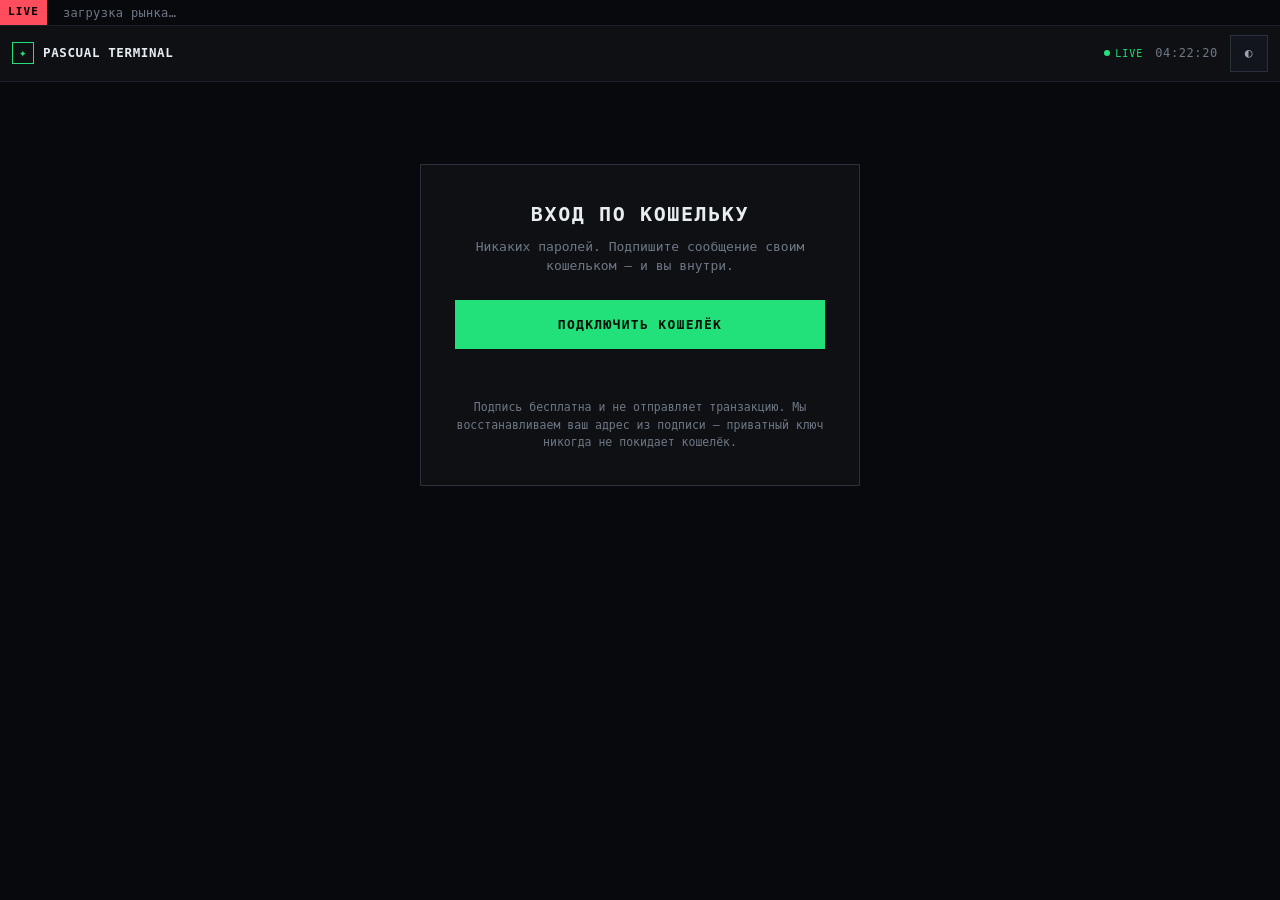
==== hub/public/index.html @ 4642b5be "Pascual: agentic economy on Arc/Circle (ERC-8004/8183 + x402) Chrome extension (AI X analysis, USDC " ====
<!doctype html>
<html lang="ru">
<head>
<meta charset="utf-8" />
<meta name="viewport" content="width=device-width, initial-scale=1" />
<title>Pascual Hub</title>
<style>
  /* Terminal palette. Accent maps to terminal-green; danger to red. Both themes. */
  :root, :root[data-theme="dark"] {
    --bg:#08090c; --panel:#0e1014; --panel-2:#12151b; --ink:#e8edf2; --muted:#6f7885;
    --line:#1c2129; --line2:#2a313c; --accent:#22e07a; --accent-2:#22e07a; --danger:#ff4d5e;
    --amber:#f5b23c; --cyan:#3ad0e0; --dim:#9aa4b2; --grid-line:#141821; --field-be:#2a313c;
  }
  :root[data-theme="light"] {
    --bg:#f2f4f7; --panel:#ffffff; --panel-2:#f6f8fa; --ink:#1a2029; --muted:#8a95a3;
    --line:#dbe1e8; --line2:#c3ccd6; --accent:#0a9d57; --accent-2:#0a9d57; --danger:#d83a49;
    --amber:#b7791a; --cyan:#0f8ca0; --dim:#4a5563; --grid-line:#eaeef2; --field-be:#c3ccd6;
  }
  * { box-sizing:border-box; }
  html,body { margin:0; height:100%; }
  body { background:var(--bg); color:var(--ink);
    font-family:ui-monospace,"Cascadia Mono","SF Mono",Menlo,Consolas,monospace; line-height:1.5;
    font-size:12.5px; -webkit-font-smoothing:antialiased; }
  a { color:var(--accent); }
  .hidden { display:none !important; }
  .mono { font-variant-numeric:tabular-nums; }
  .up { color:var(--accent); } .down { color:var(--danger); } .amber { color:var(--amber); }

  /* ticker tape */
  .tape { display:flex; align-items:center; height:26px; border-bottom:1px solid var(--line); overflow:hidden; font-size:11px; letter-spacing:.03em; }
  .tape .lbl { background:var(--danger); color:#000; font-weight:800; padding:0 8px; height:100%; display:flex; align-items:center; letter-spacing:.1em; }
  .tape .track { display:flex; gap:22px; padding-left:16px; white-space:nowrap; animation:scroll 40s linear infinite; }
  @keyframes scroll { from{transform:translateX(0);} to{transform:translateX(-50%);} }
  .tape .tk b { color:var(--dim); font-weight:600; }

  /* top bar */
  header { display:flex; align-items:center; justify-content:space-between; gap:12px;
    padding:9px 12px; border-bottom:1px solid var(--line); background:var(--panel); position:sticky; top:0; z-index:10; }
  .brand { display:flex; align-items:center; gap:9px; font-weight:800; letter-spacing:.05em; font-size:12.5px; }
  .brand .mark { width:22px;height:22px;border:1px solid var(--accent);color:var(--accent);
    display:flex;align-items:center;justify-content:center;font-weight:800; }
  .who { font-size:12px; color:var(--muted); letter-spacing:.05em; }
  button { font:inherit; cursor:pointer; border:1px solid var(--line2); background:var(--panel-2); color:var(--ink);
    padding:8px 14px; font-weight:700; letter-spacing:.05em; }
  .btn-primary { background:var(--accent); color:#04120a; border-color:var(--accent); }
  :root[data-theme="light"] .btn-primary { color:#fff; }
  .btn-ghost { background:var(--panel-2); color:var(--dim); }
  button:disabled { opacity:.5; cursor:default; }
  .live { display:inline-flex; align-items:center; gap:5px; color:var(--accent); font-size:10px; letter-spacing:.1em; }
  .live .dot { width:6px;height:6px;border-radius:50%;background:var(--accent); animation:pulse 1.4s infinite; }
  @keyframes pulse { 0%,100%{opacity:1;} 50%{opacity:.25;} }

  main { max-width:1240px; margin:0 auto; padding:10px 12px 40px; }

  /* sign-in card */
  .signin { max-width:440px; margin:8vh auto 0; background:var(--panel); border:1px solid var(--line2);
    padding:34px; text-align:center; position:relative; }
  .signin h1 { font-size:20px; margin:0 0 8px; letter-spacing:.08em; text-transform:uppercase; }
  .signin p { color:var(--muted); margin:0 0 24px; font-size:13px; }
  .signin .btn-primary { width:100%; padding:14px; font-size:13px; letter-spacing:.1em; text-transform:uppercase; }
  .note { margin-top:16px; font-size:11.5px; color:var(--muted); line-height:1.5; }
  #status { min-height:20px; margin-top:14px; font-size:12px; word-break:break-word; }
  #status.err { color:var(--danger); } #status.ok { color:var(--accent); }

  /* dashboard grid + panels */
  .grid { display:grid; grid-template-columns:1fr 1fr; gap:10px; margin-top:10px; }
  @media (max-width:820px){ .grid{grid-template-columns:1fr;} }
  .span2 { grid-column:1 / -1; }
  .panel, .card { background:var(--panel); border:1px solid var(--line); position:relative; padding:12px 14px; }
  .panel::before,.card::before { content:""; position:absolute; top:-1px; left:-1px; width:7px; height:7px;
    border-top:1px solid var(--line2); border-left:1px solid var(--line2); }
  .panel::after,.card::after { content:""; position:absolute; bottom:-1px; right:-1px; width:7px; height:7px;
    border-bottom:1px solid var(--line2); border-right:1px solid var(--line2); }
  .ptitle { display:flex; align-items:center; justify-content:space-between; gap:8px;
    font-size:10.5px; letter-spacing:.14em; color:var(--dim); margin-bottom:12px; text-transform:uppercase; }
  .ptitle .tag { border:1px solid var(--line2); color:var(--muted); padding:1px 6px; font-size:9.5px; letter-spacing:.1em; }
  .ptitle .r { display:flex; gap:8px; align-items:center; }
  h2 { font-size:11px; margin:20px 0 8px; letter-spacing:.14em; text-transform:uppercase; color:var(--dim);
    border-bottom:1px solid var(--line); padding-bottom:6px; }
  .card .k { font-size:9.5px; letter-spacing:.1em; text-transform:uppercase; color:var(--muted); }
  .card .v { font-size:20px; font-weight:700; margin-top:4px; font-variant-numeric:tabular-nums; }
  canvas { display:block; width:100%; }
  .strip { display:grid; grid-template-columns:repeat(4,1fr); gap:0; border-top:1px solid var(--line); margin-top:12px; }
  .strip .s { padding:9px 4px; border-right:1px solid var(--line); }
  .strip .s:last-child { border-right:none; }
  .strip .k { color:var(--muted); font-size:9px; letter-spacing:.1em; text-transform:uppercase; }
  .strip .v { font-size:15px; margin-top:4px; font-variant-numeric:tabular-nums; }

  .addrow { display:flex; gap:8px; margin-bottom:12px; flex-wrap:wrap; }
  .addrow input, #chainSel { flex:1; min-width:180px; font:inherit; padding:10px 12px;
    border:1px solid var(--line2); background:var(--panel-2); color:var(--ink); }
  .addrow input:focus { outline:1px solid var(--accent); }
  #chainSel { flex:0 0 auto; }

  .wlist { display:flex; flex-direction:column; gap:8px; }
  .wrow { display:flex; align-items:center; justify-content:space-between; gap:12px;
    background:var(--panel-2); border:1px solid var(--line); padding:11px 14px; }
  .wrow .addr { font-size:12px; letter-spacing:.03em; }
  .wrow .label { color:var(--muted); font-size:12px; }
  .wrow .bal { font-variant-numeric:tabular-nums; font-weight:700; margin-right:6px; }
  .wrow .rm { background:transparent; color:var(--danger); padding:6px 10px; font-size:12px; border-color:transparent; }
  .wrow .chip { font-size:10px; font-weight:700; padding:2px 7px; border:1px solid var(--line2);
    color:var(--muted); margin-left:6px; letter-spacing:.06em; }
  .wrow .expand { background:transparent; color:var(--accent); padding:6px 8px; font-size:12px; border-color:transparent; }
  .detail { background:var(--panel-2); border:1px solid var(--line); border-top:none; padding:14px 16px; }
  .detail h4 { margin:0 0 8px; font-size:10px; letter-spacing:.1em; text-transform:uppercase; color:var(--muted); }
  .tok { display:flex; align-items:center; justify-content:space-between; padding:6px 0; font-size:12px; border-bottom:1px solid var(--line); }
  .tok:last-child { border-bottom:none; }
  .tok .sym { font-weight:700; }
  .tok .nm { color:var(--muted); font-size:11px; margin-left:6px; }
  .tok .amt { font-variant-numeric:tabular-nums; }
  .tx { display:flex; align-items:center; gap:8px; padding:6px 0; font-size:11.5px; border-bottom:1px solid var(--line); }
  .tx:last-child { border-bottom:none; }
  .tx .dir { font-weight:800; width:16px; text-align:center; }
  .tx .dir.in { color:var(--accent); } .tx .dir.out { color:var(--danger); }
  .tx .a { color:var(--muted); }
  .tx .val { margin-left:auto; font-variant-numeric:tabular-nums; font-weight:600; }
  .tx a { text-decoration:none; }
  .mut { color:var(--muted); font-size:12px; }
  .digest { background:var(--panel-2); border:1px solid var(--line2); border-left:2px solid var(--amber);
    padding:12px 14px; margin-bottom:12px; white-space:pre-wrap; line-height:1.5; font-size:12.5px; color:var(--dim); }
  .news { display:flex; flex-direction:column; }
  .nrow { display:flex; align-items:center; gap:10px; padding:8px 2px; border-bottom:1px solid var(--line); }
  .nrow:last-child { border-bottom:none; }
  .nrow .src { flex:0 0 auto; font-size:10px; font-weight:700; color:var(--cyan);
    border:1px solid var(--line2); padding:1px 6px; letter-spacing:.06em; }
  .nrow a { color:var(--ink); text-decoration:none; font-size:12.5px; flex:1; }
  .nrow a:hover { color:var(--accent); }
  .nrow .when { flex:0 0 auto; color:var(--muted); font-size:11px; }
  .empty { color:var(--muted); font-size:12.5px; padding:18px; text-align:center; border:1px dashed var(--line2); }
  .soon { display:inline-block; font-size:10px; font-weight:700; color:var(--muted);
    border:1px solid var(--line2); padding:1px 7px; margin-left:8px; letter-spacing:.06em; }
  .foot { margin-top:20px; padding:8px 4px; border-top:1px solid var(--line); color:var(--muted);
    font-size:10px; letter-spacing:.06em; display:flex; justify-content:space-between; flex-wrap:wrap; gap:8px; }
</style>
</head>
<body>

<!-- TICKER -->
<div class="tape">
  <span class="lbl">LIVE</span>
  <div class="track" id="ticker"><span class="tk mut">загрузка рынка…</span></div>
</div>

<header>
  <div class="brand"><span class="mark">✦</span> PASCUAL TERMINAL</div>
  <div style="display:flex;align-items:center;gap:12px;">
    <span class="live"><span class="dot"></span>LIVE</span>
    <span id="clock" class="who mono">--:--:--</span>
    <span id="who" class="who hidden"></span>
    <button id="themeBtn" class="btn-ghost" title="Тема">◐</button>
    <button id="logoutBtn" class="btn-ghost hidden">Выйти</button>
  </div>
</header>

<!-- SIGN IN -->
<main id="signinView">
  <div class="signin">
    <h1>Вход по кошельку</h1>
    <p>Никаких паролей. Подпишите сообщение своим кошельком — и вы внутри.</p>
    <button id="connectBtn" class="btn-primary">Подключить кошелёк</button>
    <div id="status"></div>
    <div class="note">Подпись бесплатна и не отправляет транзакцию. Мы восстанавливаем ваш адрес из подписи — приватный ключ никогда не покидает кошелёк.</div>
  </div>
</main>

<!-- DASHBOARD -->
<main id="dashView" class="hidden">
  <div class="grid">
    <!-- Wallet snapshot (real data) -->
    <div class="panel">
      <div class="ptitle"><span>◢ КОШЕЛЁК · ETHEREUM</span><span class="tag" id="meAddr">—</span></div>
      <div class="v mono" id="meBalance" style="font-size:30px;font-weight:700;">—</div>
      <div class="mut" id="meBalanceSub">нативный баланс подключённого кошелька</div>
      <div class="strip">
        <div class="s"><div class="k">Токенов</div><div class="v" id="meTokens">—</div></div>
        <div class="s"><div class="k">На слежении</div><div class="v" id="statWatch">0</div></div>
        <div class="s"><div class="k">Сеть</div><div class="v" style="font-size:13px;">ETH</div></div>
        <div class="s"><div class="k">Статус</div><div class="v up" style="font-size:13px;">ONLINE</div></div>
      </div>
    </div>
    <!-- BTC market panel (real sparkline) -->
    <div class="panel">
      <div class="ptitle"><span>◢ BITCOIN · BTC-USD</span><span class="r"><span class="tag amber" id="btcSrc">CoinGecko</span><span class="mono up" id="btcPrice">—</span></span></div>
      <canvas id="btcChart" height="120"></canvas>
      <div class="strip">
        <div class="s"><div class="k">24h High</div><div class="v mono" id="btcHigh">—</div></div>
        <div class="s"><div class="k">24h Low</div><div class="v mono" id="btcLow">—</div></div>
        <div class="s"><div class="k">Change</div><div class="v mono" id="btcChg">—</div></div>
        <div class="s"><div class="k">Points</div><div class="v mono" id="btcPts">—</div></div>
      </div>
    </div>
    <!-- Onchain activity — real transfers of the connected wallet -->
    <div class="panel span2">
      <div class="ptitle"><span>◢ ONCHAIN ACTIVITY · ТВОЙ КОШЕЛЁК</span><span class="r"><span class="tag" id="actNet">ETHEREUM</span><span class="live"><span class="dot"></span>LIVE</span></span></div>
      <div id="actList" class="wlist"><div class="mut" style="padding:10px;">Загрузка активности…</div></div>
    </div>

    <!-- ARC AGENT — real ERC-8004 on-chain state -->
    <div class="panel span2">
      <div class="ptitle"><span>◢ ARC AGENT · ERC-8004 IDENTITY</span><span class="r"><span class="tag amber">TESTNET 5042002</span><span class="live"><span class="dot"></span>ON-CHAIN</span></span></div>
      <div style="display:flex;gap:22px;flex-wrap:wrap;align-items:flex-start;">
        <div><div class="k" style="font-size:9.5px;letter-spacing:.1em;text-transform:uppercase;color:var(--muted);">Agent ID</div><div class="mono" id="agId" style="font-size:26px;font-weight:700;">—</div></div>
        <div><div class="k" style="font-size:9.5px;letter-spacing:.1em;text-transform:uppercase;color:var(--muted);">Owner</div><div class="mono" id="agOwner" style="font-size:14px;margin-top:8px;">—</div></div>
      </div>
      <div class="strip">
        <div class="s"><div class="k">Заданий (8183)</div><div class="v" id="agJobs">—</div></div>
        <div class="s"><div class="k">Репутация</div><div class="v" id="agRep">—</div></div>
        <div class="s"><div class="k">Метаданные</div><div class="v" id="agMeta" style="font-size:12px;">—</div></div>
        <div class="s"><div class="k">Explorer</div><div class="v" style="font-size:12px;"><a id="agLink" href="#" target="_blank" rel="noopener">arcscan ↗</a></div></div>
      </div>
    </div>

    <!-- AGENTIC COMMERCE — ERC-8183 jobs -->
    <div class="panel span2">
      <div class="ptitle"><span>◢ AGENTIC COMMERCE · ERC-8183 JOBS</span><span class="tag" id="agJobsTag">—</span></div>
      <div id="agJobList" class="wlist"><div class="mut" style="padding:10px;">Загрузка заданий из сети…</div></div>
    </div>

    <!-- AGENT MARKETPLACE — x402 -->
    <div class="panel span2">
      <div class="ptitle"><span>◢ AGENT MARKETPLACE · x402 · PAY-PER-CALL USDC</span><span class="r"><span class="tag amber">BASE 8453</span><span class="tag" id="mktTag">—</span></span></div>
      <div class="mut" style="margin-bottom:10px;">Сервисы, которые агент может вызывать за USDC по протоколу x402 (EIP-3009). Оплата за запрос, без подписок.</div>
      <div id="mktGrid" style="display:grid;grid-template-columns:repeat(auto-fill,minmax(150px,1fr));gap:6px;"></div>
    </div>

    <!-- PREDICTION MARKETS — real Polymarket data via free service -->
    <div class="panel span2">
      <div class="ptitle"><span>◢ PREDICTION MARKETS · POLYMARKET</span><span class="r"><span class="tag up">FREE · LIVE</span></span></div>
      <div class="mut" style="margin-bottom:10px;">Реальные активные рынки — барометр настроений. Данные из бесплатного сервиса каталога (без оплаты).</div>
      <div id="predList" class="wlist"><div class="mut" style="padding:10px;">Загрузка рынков…</div></div>
    </div>
  </div>

  <h2>Wallet Radar</h2>
  <div class="addrow">
    <input id="wInput" placeholder="0x… адрес кошелька" spellcheck="false" />
    <input id="wLabel" placeholder="метка (необязательно)" style="flex:0 0 180px;min-width:120px;" />
    <select id="chainSel"></select>
    <button id="addBtn" class="btn-primary">Добавить</button>
  </div>
  <div id="wlist" class="wlist"></div>

  <h2>Signal Feed</h2>
  <div style="display:flex;gap:8px;margin-bottom:12px;flex-wrap:wrap;">
    <button id="digestBtn" class="btn-primary">✦ AI-сводка дня</button>
    <button id="refreshNews" class="btn-ghost">Обновить</button>
  </div>
  <div id="digestBox" class="digest hidden"></div>
  <div id="news" class="news"><div class="mut" style="padding:14px;">Загрузка новостей…</div></div>

  <h2>X Cockpit</h2>
  <div id="xitems" class="wlist"><div class="empty">Анализы из расширения Pascual Reply Pro появятся здесь. Привяжите кошелёк в расширении (кнопка «Привязать к терминалу»).</div></div>

  <div class="foot">Данные on-chain — публичные, бесплатные. X-данные будут поступать только из вашего браузера через расширение. Никакого серверного скрапинга.</div>
</main>

<script>
// Deployed hub API worker. A localStorage override wins (handy for testing a
// different backend); otherwise the baked-in production URL is used.
const API = (localStorage.getItem("pascual_hub_api") || "https://pascual-hub-api.pascuallabs.workers.dev").replace(/\/$/, "");
const api = (p) => API + p;

const $ = (id) => document.getElementById(id);
const setStatus = (m, cls) => { const s = $("status"); s.textContent = m || ""; s.className = cls || ""; };

let token = localStorage.getItem("pascual_hub_token") || "";
let address = localStorage.getItem("pascual_hub_addr") || "";

function authHeaders() { return token ? { "Authorization": "Bearer " + token } : {}; }

async function connect() {
  try {
    if (!window.ethereum) { setStatus("Кошелёк не найден. Установите MetaMask.", "err"); return; }
    $("connectBtn").disabled = true;
    setStatus("Подключение…");
    const [addr] = await ethereum.request({ method: "eth_requestAccounts" });
    const a = addr.toLowerCase();
    setStatus("Запрос nonce…");
    const nr = await fetch(api("/api/auth/nonce?address=" + a));
    const nd = await nr.json();
    if (!nr.ok) throw new Error(nd.error || "nonce error");
    setStatus("Подпишите сообщение в кошельке…");
    const msgHex = "0x" + Array.from(new TextEncoder().encode(nd.message)).map(b => b.toString(16).padStart(2, "0")).join("");
    const signature = await ethereum.request({ method: "personal_sign", params: [msgHex, addr] });
    setStatus("Проверка подписи…");
    const vr = await fetch(api("/api/auth/verify"), {
      method: "POST", headers: { "Content-Type": "application/json" },
      body: JSON.stringify({ address: a, signature })
    });
    const vd = await vr.json();
    if (!vr.ok) throw new Error(vd.error || "verify error");
    token = vd.token; address = vd.address;
    localStorage.setItem("pascual_hub_token", token);
    localStorage.setItem("pascual_hub_addr", address);
    setStatus("");
    showDashboard();
  } catch (e) {
    setStatus(e.message || "Ошибка входа", "err");
  } finally {
    $("connectBtn").disabled = false;
  }
}

function logout() {
  token = ""; address = "";
  localStorage.removeItem("pascual_hub_token");
  localStorage.removeItem("pascual_hub_addr");
  $("dashView").classList.add("hidden");
  $("signinView").classList.remove("hidden");
  $("who").classList.add("hidden");
  $("logoutBtn").classList.add("hidden");
}

function short(a) { return a.slice(0, 6) + "…" + a.slice(-4); }

async function showDashboard() {
  $("signinView").classList.add("hidden");
  $("dashView").classList.remove("hidden");
  $("who").textContent = short(address);
  $("who").classList.remove("hidden");
  $("logoutBtn").classList.remove("hidden");
  $("meAddr").textContent = short(address);
  // Chains must load before the watchlist (chain selector), but every panel
  // loads independently and isolated — a failure in one must NOT stop the rest.
  const safe = (fn) => { try { Promise.resolve(fn()).catch(() => {}); } catch (_) {} };
  try { await loadChains(); } catch (_) {}
  safe(loadWatchlist);
  safe(loadNews);
  safe(loadMarket);
  safe(loadMyWallet);
  safe(loadXItems);
  safe(loadArcAgent);
  safe(loadMarketplace);
  safe(loadPredictions);
  safe(loadActivity);
}

// Real onchain transfers of the connected wallet (replaces the old decorative
// particle field). Reuses the wallet/activity endpoint.
async function loadActivity() {
  const box = $("actList");
  try {
    const r = await fetch(api("/api/wallet/activity?wallet=" + address + "&chain=ethereum"), { headers: authHeaders() });
    if (r.status === 401) return logout();
    const d = await r.json();
    const tx = d.transfers || [];
    if (!tx.length) {
      box.innerHTML = '<div class="empty">' + (d.error ? escapeHtml(d.error) : 'Транзакций не найдено для этого кошелька на Ethereum.') + '</div>';
      return;
    }
    box.innerHTML = "";
    const SHOWN = 5; // сколько показываем сразу; остальное — под кнопкой
    tx.forEach((t, i) => {
      const row = document.createElement("div");
      row.className = "tx";
      if (i >= SHOWN) row.classList.add("hidden"); // прячем «хвост»
      const when = t.ts ? timeAgo(t.ts) : "";
      const other = t.dir === "in" ? t.from : t.to;
      const val = (t.value != null) ? (Number(t.value).toPrecision(4) + " " + (t.asset || "")) : (t.asset || "");
      const exp = "https://etherscan.io/tx/" + (t.hash || "");
      row.innerHTML =
        '<span class="dir ' + (t.dir === "in" ? "in" : "out") + '">' + (t.dir === "in" ? "↓" : "↑") + '</span>' +
        '<span class="a">' + escapeHtml(other ? short(other) : "—") + '</span>' +
        '<span class="mut">' + escapeHtml(when) + '</span>' +
        '<span class="val"><a href="' + escapeAttr(exp) + '" target="_blank" rel="noopener">' + escapeHtml(val) + '</a></span>';
      box.appendChild(row);
    });
    // Кнопка «показать ещё», если транзакций больше 5.
    if (tx.length > SHOWN) {
      const more = document.createElement("button");
      more.className = "btn-ghost";
      more.style.cssText = "width:100%;margin-top:8px;";
      const rest = tx.length - SHOWN;
      more.textContent = "Показать ещё " + rest + " ▾";
      let expanded = false;
      more.onclick = () => {
        expanded = !expanded;
        box.querySelectorAll(".tx").forEach((el, idx) => {
          if (idx >= SHOWN) el.classList.toggle("hidden", !expanded);
        });
        more.textContent = expanded ? "Свернуть ▴" : ("Показать ещё " + rest + " ▾");
      };
      box.appendChild(more);
    }
  } catch (_) {
    box.innerHTML = '<div class="empty">Не удалось загрузить активность.</div>';
  }
}

async function loadPredictions() {
  const box = $("predList");
  try {
    const r = await fetch(api("/api/predictions"), { headers: authHeaders() });
    if (r.status === 401) return logout();
    const d = await r.json();
    const ms = d.markets || [];
    if (!ms.length) { box.innerHTML = '<div class="empty">Рынки недоступны.</div>'; return; }
    box.innerHTML = "";
    for (const m of ms) {
      const row = document.createElement("div");
      row.className = "nrow";
      const link = m.slug ? ("https://polymarket.com/market/" + encodeURIComponent(m.slug)) : "https://polymarket.com";
      const liq = (m.liquidity != null) ? ('$' + Number(m.liquidity).toLocaleString("en-US")) : "";
      row.innerHTML = '<span class="src">MARKET</span>' +
        '<a href="' + escapeAttr(link) + '" target="_blank" rel="noopener">' + escapeHtml(m.question) + '</a>' +
        (liq ? '<span class="when mono">' + escapeHtml(liq) + '</span>' : '');
      box.appendChild(row);
    }
  } catch (_) {
    box.innerHTML = '<div class="empty">Не удалось загрузить рынки.</div>';
  }
}

async function loadMarketplace() {
  try {
    const r = await fetch(api("/api/arc/marketplace"), { headers: authHeaders() });
    if (r.status === 401) return logout();
    const d = await r.json();
    $("mktTag").textContent = (d.free || 0) + " FREE · " + (d.paid || 0) + " PAID";
    const grid = $("mktGrid");
    grid.innerHTML = "";
    for (const s of d.services || []) {
      const cell = document.createElement("div");
      cell.style.cssText = "border:1px solid var(--line);background:var(--panel-2);padding:8px 10px;";
      const price = s.price === 0 ? '<span class="up">FREE</span>' : '<span class="amber">$' + s.price + '</span>';
      // Real liveness dot for probed free services; paid → "USDC" note.
      let dot = "";
      if (s.status === "up") dot = '<span class="up" title="live">●</span> ';
      else if (s.status === "down") dot = '<span class="down" title="down">●</span> ';
      else if (s.price > 0) dot = '<span class="mut" title="нужен USDC на Base">○</span> ';
      cell.innerHTML = '<div style="font-weight:700;font-size:12px;">' + dot + escapeHtml(s.name) + '</div>' +
        '<div class="mut" style="font-size:10px;margin-top:2px;">' + escapeHtml(s.category) + '</div>' +
        '<div style="font-size:11px;margin-top:4px;">' + price + '</div>';
      grid.appendChild(cell);
    }
  } catch (_) {}
}

// Real ERC-8004 agent state + ERC-8183 jobs, read live from Arc testnet.
async function loadArcAgent() {
  try {
    const r = await fetch(api("/api/arc/agent"), { headers: authHeaders() });
    if (r.status === 401) return logout();
    const d = await r.json();
    if (d.agentId) $("agId").textContent = "#" + d.agentId;
    if (d.owner) {
      $("agOwner").textContent = short(d.owner);
      const link = $("agLink");
      link.href = (d.explorer || "https://testnet.arcscan.app") + "/address/" + d.owner;
    }
    $("agJobs").textContent = Array.isArray(d.jobs) ? d.jobs.length : "0";
    if (d.reputation) {
      $("agRep").textContent = d.reputation.count > 0
        ? (d.reputation.avgScore != null ? d.reputation.avgScore + " (" + d.reputation.count + ")" : d.reputation.count)
        : "нет отзывов";
    }
    $("agMeta").textContent = d.metadataURI ? "ipfs ✓" : "—";
    // Jobs list
    renderArcJobs(d.jobs || [], d.explorer);
    $("agJobsTag").textContent = (d.jobs ? d.jobs.length : 0) + " JOBS";
  } catch (_) {
    $("agId").textContent = "—";
    renderArcJobs([], null);
  }
}

function renderArcJobs(jobs, explorer) {
  const box = $("agJobList");
  if (!jobs.length) {
    box.innerHTML = '<div class="empty">Заданий ERC-8183 не найдено для этого агента.</div>';
    return;
  }
  const exp = explorer || "https://testnet.arcscan.app";
  box.innerHTML = "";
  for (const j of jobs) {
    const row = document.createElement("div");
    row.className = "wrow";
    row.innerHTML =
      '<div><span class="addr">JOB #' + escapeHtml(String(j.jobId)) + '</span>' +
      '<span class="chip">' + escapeHtml(j.role || "") + '</span></div>' +
      '<div style="display:flex;align-items:center;gap:10px;">' +
      (j.block != null ? '<span class="mut">блок ' + escapeHtml(String(j.block)) + '</span>' : '') +
      '<a class="mono up" href="' + escapeAttr(exp + "/tx/" + (j.tx || "")) + '" target="_blank" rel="noopener" style="font-size:11px;">tx ↗</a></div>';
    box.appendChild(row);
  }
}

async function loadXItems() {
  const box = $("xitems");
  try {
    const r = await fetch(api("/api/x/items"), { headers: authHeaders() });
    if (r.status === 401) return logout();
    const d = await r.json();
    const items = d.items || [];
    if (!items.length) {
      box.innerHTML = '<div class="empty">Анализы из расширения появятся здесь. Привяжите кошелёк в расширении.</div>';
      return;
    }
    box.innerHTML = "";
    const kindLabel = { analyze: "🔍 Анализ", sentiment: "📊 Сентимент", improve: "✦ Черновик" };
    for (const it of items) {
      const row = document.createElement("div");
      row.className = "detail";
      row.style.marginBottom = "8px";
      const when = it.created_at ? timeAgo(new Date(it.created_at).toISOString()) : "";
      row.innerHTML =
        '<h4>' + escapeHtml(kindLabel[it.kind] || it.kind) +
        (it.subject ? ' · ' + escapeHtml(it.subject) : '') +
        ' <span style="float:right;color:var(--muted);font-weight:400;">' + when + '</span></h4>' +
        '<div style="white-space:pre-wrap;line-height:1.5;font-size:12.5px;color:var(--dim);">' + escapeHtml(it.result) + '</div>' +
        (it.job_hash ? '<div class="mut" style="margin-top:8px;font-size:10.5px;">⛓ ERC-8183 deliverable: <span class="mono" style="color:var(--accent);">' + escapeHtml(it.job_hash.slice(0, 18)) + '…</span> <span style="color:var(--muted);">готово к записи в сеть</span></div>' : '');
      box.appendChild(row);
    }
  } catch (_) {
    box.innerHTML = '<div class="empty">Не удалось загрузить анализы.</div>';
  }
}

// Real snapshot of the connected wallet (native balance + token count) on ETH.
async function loadMyWallet() {
  try {
    const r = await fetch(api("/api/wallet/summary?wallet=" + address + "&chain=ethereum"), { headers: authHeaders() });
    if (r.status === 401) return logout();
    const d = await r.json();
    $("meBalance").textContent = d.native != null ? (Number(d.native).toFixed(4) + " " + (d.symbol || "ETH")) : "—";
    $("meTokens").textContent = Array.isArray(d.tokens) ? d.tokens.length : "—";
  } catch (_) {
    $("meBalance").textContent = "—";
  }
}

// Real BTC market data: ticker + sparkline (from /api/market spark series).
let btcSpark = [];
async function loadMarket() {
  try {
    const r = await fetch(api("/api/market"), { headers: authHeaders() });
    if (r.status === 401) return logout();
    const d = await r.json();
    // Ticker tape
    const track = $("ticker");
    if (Array.isArray(d.coins) && d.coins.length) {
      const one = d.coins.map(c => {
        const chg = typeof c.change24h === "number" ? c.change24h : 0;
        const cls = chg >= 0 ? "up" : "down";
        const arrow = chg >= 0 ? "▲" : "▼";
        return '<span class="tk">' + escapeHtml(c.symbol) + ' <b>$' +
          escapeHtml(fmtPrice(c.price)) + '</b> <span class="' + cls + '">' +
          arrow + Math.abs(chg).toFixed(1) + '%</span></span>';
      }).join("");
      track.innerHTML = one + one; // duplicate for seamless scroll
      const btc = d.coins.find(c => c.symbol === "BTC");
      if (btc) {
        $("btcPrice").textContent = "$" + fmtPrice(btc.price);
        const chg = btc.change24h || 0;
        $("btcChg").textContent = (chg >= 0 ? "+" : "") + chg.toFixed(2) + "%";
        $("btcChg").className = "v mono " + (chg >= 0 ? "up" : "down");
      }
    }
    // Real data source label (CoinGecko or Binance fallback).
    if (d.src) $("btcSrc").textContent = d.src;
    // Sparkline
    if (Array.isArray(d.spark) && d.spark.length) {
      btcSpark = d.spark;
      $("btcHigh").textContent = "$" + fmtPrice(Math.max(...d.spark));
      $("btcLow").textContent = "$" + fmtPrice(Math.min(...d.spark));
      $("btcPts").textContent = d.spark.length;
      drawBtc();
    }
  } catch (_) {}
}

function fmtPrice(n) {
  if (n == null) return "—";
  if (n >= 1000) return Math.round(n).toLocaleString("en-US");
  if (n >= 1) return n.toFixed(2);
  return n.toFixed(4);
}

async function loadNews() {
  const box = $("news");
  try {
    const r = await fetch(api("/api/news"), { headers: authHeaders() });
    if (r.status === 401) return logout();
    const d = await r.json();
    const items = d.items || [];
    if (!items.length) { box.innerHTML = '<div class="mut" style="padding:14px;">Новостей нет.</div>'; return; }
    box.innerHTML = "";
    for (const it of items.slice(0, 25)) {
      const row = document.createElement("div");
      row.className = "nrow";
      const when = it.date ? timeAgo(it.date) : "";
      row.innerHTML = '<span class="src">' + escapeHtml(it.source) + '</span>' +
        '<a href="' + escapeAttr(it.link) + '" target="_blank" rel="noopener">' + escapeHtml(it.title) + '</a>' +
        '<span class="when">' + when + '</span>';
      box.appendChild(row);
    }
  } catch (_) {
    box.innerHTML = '<div class="mut" style="padding:14px;">Не удалось загрузить новости.</div>';
  }
}

async function getDigest() {
  const btn = $("digestBtn");
  const box = $("digestBox");
  btn.disabled = true;
  const old = btn.textContent;
  btn.textContent = "Генерация…";
  box.classList.remove("hidden");
  box.textContent = "AI читает заголовки…";
  try {
    const lang = (navigator.language || "ru").toLowerCase().startsWith("ru") ? "ru" : "en";
    const r = await fetch(api("/api/news/digest?lang=" + lang), { headers: authHeaders() });
    if (r.status === 401) return logout();
    const d = await r.json();
    if (d.digest) box.textContent = d.digest;
    else box.textContent = d.error || "Сводка недоступна.";
  } catch (e) {
    box.textContent = "Ошибка: " + e.message;
  } finally {
    btn.disabled = false;
    btn.textContent = old;
  }
}

function timeAgo(dateStr) {
  const t = Date.parse(dateStr);
  if (!t) return "";
  const mins = Math.floor((Date.now() - t) / 60000);
  if (mins < 1) return "только что";
  if (mins < 60) return mins + " мин";
  const hrs = Math.floor(mins / 60);
  if (hrs < 24) return hrs + " ч";
  return Math.floor(hrs / 24) + " дн";
}
function escapeAttr(s) { return String(s).replace(/"/g, "&quot;"); }

let CHAINS = [];
let defaultChain = "ethereum";

async function loadChains() {
  try {
    const r = await fetch(api("/api/chains"), { headers: authHeaders() });
    const d = await r.json();
    CHAINS = d.chains || [];
  } catch (_) { CHAINS = [{ key: "ethereum", label: "Ethereum", symbol: "ETH", rich: false }]; }
  const sel = $("chainSel");
  sel.innerHTML = CHAINS.map(c => '<option value="' + c.key + '">' + c.label + (c.rich ? "" : " (баланс)") + '</option>').join("");
}

function chainOf(key) { return CHAINS.find(c => c.key === key) || { symbol: "ETH", label: key, rich: false }; }

async function loadWatchlist() {
  const list = $("wlist");
  list.innerHTML = "";
  let items = [];
  try {
    const r = await fetch(api("/api/watchlist"), { headers: authHeaders() });
    if (r.status === 401) return logout();
    const d = await r.json();
    items = d.items || [];
  } catch (_) {}
  $("statWatch").textContent = items.length;
  if (!items.length) {
    list.innerHTML = '<div class="empty">Пока пусто. Добавьте адрес кошелька, чтобы следить за его активностью.</div>';
    return;
  }
  for (const it of items) {
    // Chain stored in the label as "chain|note" (backend keeps a single label
    // column; we pack the chain in front so no schema change is needed).
    const [chain, note] = splitLabel(it.label);
    const c = chainOf(chain);
    const wrap = document.createElement("div");

    const row = document.createElement("div");
    row.className = "wrow";
    row.innerHTML =
      '<div><div class="addr">' + short(it.wallet) + '<span class="chip">' + c.label + '</span></div>' +
      (note ? '<div class="label">' + escapeHtml(note) + '</div>' : '') + '</div>' +
      '<div style="display:flex;align-items:center;gap:8px;">' +
      '<span class="bal">…</span>' +
      '<button class="expand">детали ▾</button>' +
      '<button class="rm">удалить</button></div>';
    const bal = row.querySelector(".bal");
    row.querySelector(".rm").onclick = () => removeWallet(it.wallet);

    const detail = document.createElement("div");
    detail.className = "detail hidden";
    let loaded = false;
    row.querySelector(".expand").onclick = (e) => {
      const open = detail.classList.toggle("hidden");
      e.target.textContent = open ? "детали ▾" : "детали ▴";
      if (!open && !loaded) { loaded = true; loadDetail(it.wallet, chain, detail); }
    };

    wrap.append(row, detail);
    list.appendChild(wrap);
    loadBalance(it.wallet, chain, bal);
  }
}

function splitLabel(label) {
  const s = String(label || "");
  const i = s.indexOf("|");
  if (i >= 0) return [s.slice(0, i) || "ethereum", s.slice(i + 1)];
  return ["ethereum", s]; // legacy rows without a chain prefix
}

async function loadBalance(wallet, chain, el) {
  try {
    const r = await fetch(api("/api/wallet/summary?wallet=" + wallet + "&chain=" + chain), { headers: authHeaders() });
    const d = await r.json();
    el.textContent = d.native != null ? (Number(d.native).toFixed(4) + " " + (d.symbol || "")) : "—";
  } catch (_) { el.textContent = "—"; }
}

async function loadDetail(wallet, chain, box) {
  box.innerHTML = '<div class="mut">Загрузка…</div>';
  const c = chainOf(chain);
  let html = "";
  // Tokens
  try {
    const r = await fetch(api("/api/wallet/summary?wallet=" + wallet + "&chain=" + chain), { headers: authHeaders() });
    const d = await r.json();
    if (d.tokens && d.tokens.length) {
      html += '<h4>Токены</h4>';
      for (const t of d.tokens) {
        html += '<div class="tok"><div><span class="sym">' + escapeHtml(t.symbol) + '</span>' +
          (t.name ? '<span class="nm">' + escapeHtml(t.name) + '</span>' : '') + '</div>' +
          '<span class="amt">' + escapeHtml(t.balance) + '</span></div>';
      }
    } else if (c.rich) {
      html += '<div class="mut">ERC-20 токенов не найдено.</div>';
    } else {
      html += '<div class="mut">Токены доступны на сетях с Alchemy. Для этой сети — только баланс.</div>';
    }
  } catch (_) { html += '<div class="mut">Не удалось загрузить токены.</div>'; }

  // Activity (rich chains only)
  if (c.rich) {
    try {
      const r = await fetch(api("/api/wallet/activity?wallet=" + wallet + "&chain=" + chain), { headers: authHeaders() });
      const d = await r.json();
      if (d.transfers && d.transfers.length) {
        html += '<h4 style="margin-top:14px;">Последняя активность</h4>';
        for (const tx of d.transfers) {
          const when = tx.ts ? new Date(tx.ts).toLocaleDateString() : "";
          const other = tx.dir === "in" ? tx.from : tx.to;
          const val = tx.value != null ? (Number(tx.value).toPrecision(4) + " " + (tx.asset || "")) : (tx.asset || "");
          html += '<div class="tx"><span class="dir ' + tx.dir + '">' + (tx.dir === "in" ? "↓" : "↑") + '</span>' +
            '<span class="a">' + (other ? short(other) : "—") + '</span>' +
            '<span class="mut">' + when + '</span>' +
            '<span class="val"><a href="' + (d.explorer || chainOf(chain).explorer || "#") + '/tx/' + tx.hash + '" target="_blank" rel="noopener">' + escapeHtml(val) + '</a></span></div>';
        }
      } else {
        html += '<h4 style="margin-top:14px;">Последняя активность</h4><div class="mut">Транзакций не найдено.</div>';
      }
    } catch (_) {}
  }
  box.innerHTML = html || '<div class="mut">Нет данных.</div>';
}

async function addWallet() {
  const wallet = $("wInput").value.trim().toLowerCase();
  const note = $("wLabel").value.trim();
  const chain = $("chainSel").value || "ethereum";
  if (!/^0x[0-9a-f]{40}$/.test(wallet)) { setStatus("Неверный адрес", "err"); return; }
  // Pack chain into the label ("chain|note") — no schema change needed.
  const label = chain + "|" + note;
  $("addBtn").disabled = true;
  try {
    const r = await fetch(api("/api/watchlist"), {
      method: "POST", headers: { "Content-Type": "application/json", ...authHeaders() },
      body: JSON.stringify({ wallet, label })
    });
    if (r.status === 401) return logout();
    $("wInput").value = ""; $("wLabel").value = "";
    await loadWatchlist();
  } catch (e) { setStatus(e.message, "err"); }
  finally { $("addBtn").disabled = false; }
}

async function removeWallet(wallet) {
  try {
    await fetch(api("/api/watchlist?wallet=" + wallet), { method: "DELETE", headers: authHeaders() });
    await loadWatchlist();
  } catch (_) {}
}

function escapeHtml(s) { return s.replace(/[&<>"']/g, c => ({ "&":"&amp;","<":"&lt;",">":"&gt;",'"':"&quot;","'":"&#39;" }[c])); }

$("connectBtn").onclick = connect;
$("logoutBtn").onclick = logout;
$("addBtn").onclick = addWallet;
$("digestBtn").onclick = getDigest;
$("refreshNews").onclick = loadNews;
$("wInput").addEventListener("keydown", e => { if (e.key === "Enter") addWallet(); });

/* ===== Terminal visuals: theme, clock, Canvas charts ===== */
function cssVar(name){ return getComputedStyle(document.documentElement).getPropertyValue(name).trim(); }
function rgb(hex){ hex=(hex||"").replace('#',''); if(hex.length===3) hex=hex.split('').map(c=>c+c).join('');
  const n=parseInt(hex,16); return [(n>>16)&255,(n>>8)&255,n&255].join(','); }

// Clock
setInterval(()=>{ const c=$("clock"); if(c) c.textContent=new Date().toISOString().slice(11,19); },1000);
$("clock").textContent = new Date().toISOString().slice(11,19);

// BTC sparkline (real data from btcSpark)
function drawBtc(){
  const c=$("btcChart"); if(!c || !btcSpark.length) return;
  const x=c.getContext('2d'); const w=c.width=c.clientWidth*2, h=c.height=240;
  const pts=btcSpark, min=Math.min(...pts), max=Math.max(...pts), rng=(max-min)||1;
  const up=cssVar('--accent'), down=cssVar('--danger'), gl=cssVar('--grid-line');
  const rising = pts[pts.length-1] >= pts[0]; const col = rising?up:down;
  x.clearRect(0,0,w,h);
  x.strokeStyle=gl; x.lineWidth=1;
  for(let g=0;g<4;g++){ const gy=h*g/4; x.beginPath(); x.moveTo(0,gy); x.lineTo(w,gy); x.stroke(); }
  const X=i=>i/(pts.length-1)*w, Y=v=>h-((v-min)/rng)*h*0.85-14;
  const grad=x.createLinearGradient(0,0,0,h);
  grad.addColorStop(0,'rgba('+rgb(col)+',.26)'); grad.addColorStop(1,'rgba('+rgb(col)+',0)');
  x.beginPath(); pts.forEach((p,i)=> i?x.lineTo(X(i),Y(p)):x.moveTo(X(i),Y(p)));
  x.lineTo(w,h); x.lineTo(0,h); x.closePath(); x.fillStyle=grad; x.fill();
  x.beginPath(); pts.forEach((p,i)=> i?x.lineTo(X(i),Y(p)):x.moveTo(X(i),Y(p)));
  x.strokeStyle=col; x.lineWidth=2; x.stroke();
  // endpoint dot
  x.fillStyle=col; x.beginPath(); x.arc(X(pts.length-1),Y(pts[pts.length-1]),3,0,7); x.fill();
}
addEventListener('resize', drawBtc);

// Theme toggle (dark default). Redraw canvases so they follow the theme.
(function(){
  const root=document.documentElement;
  const saved=localStorage.getItem('pascual_hub_theme'); if(saved) root.setAttribute('data-theme',saved);
  else root.setAttribute('data-theme','dark');
  $("themeBtn").onclick=()=>{
    const nxt=(root.getAttribute('data-theme')==='dark')?'light':'dark';
    root.setAttribute('data-theme',nxt); localStorage.setItem('pascual_hub_theme',nxt);
    drawBtc();
  };
})();

// Auto-enter if we already have a session token.
if (token && address) showDashboard();
</script>
</body>
</html>
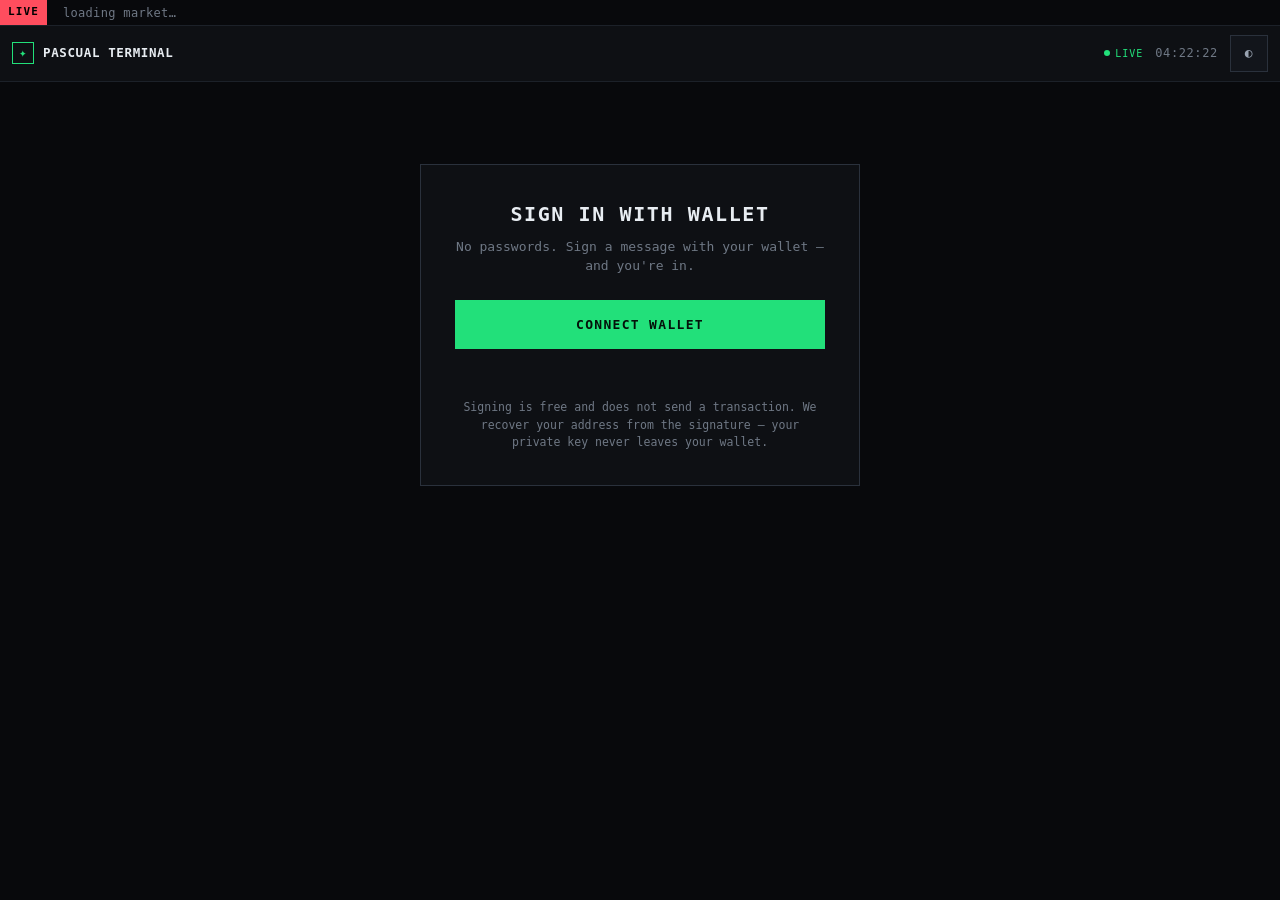
==== commit 7214e173: "Translate all UI and docs to English for grant submission" ====
--- a/hub/public/index.html
+++ b/hub/public/index.html
@@ -1,5 +1,5 @@
 <!doctype html>
-<html lang="ru">
+<html lang="en">
 <head>
 <meta charset="utf-8" />
 <meta name="viewport" content="width=device-width, initial-scale=1" />
@@ -139,7 +139,7 @@
 <!-- TICKER -->
 <div class="tape">
   <span class="lbl">LIVE</span>
-  <div class="track" id="ticker"><span class="tk mut">загрузка рынка…</span></div>
+  <div class="track" id="ticker"><span class="tk mut">loading market…</span></div>
 </div>
 
 <header>
@@ -148,19 +148,19 @@
     <span class="live"><span class="dot"></span>LIVE</span>
     <span id="clock" class="who mono">--:--:--</span>
     <span id="who" class="who hidden"></span>
-    <button id="themeBtn" class="btn-ghost" title="Тема">◐</button>
-    <button id="logoutBtn" class="btn-ghost hidden">Выйти</button>
+    <button id="themeBtn" class="btn-ghost" title="Theme">◐</button>
+    <button id="logoutBtn" class="btn-ghost hidden">Log out</button>
   </div>
 </header>
 
 <!-- SIGN IN -->
 <main id="signinView">
   <div class="signin">
-    <h1>Вход по кошельку</h1>
-    <p>Никаких паролей. Подпишите сообщение своим кошельком — и вы внутри.</p>
-    <button id="connectBtn" class="btn-primary">Подключить кошелёк</button>
+    <h1>Sign in with wallet</h1>
+    <p>No passwords. Sign a message with your wallet — and you're in.</p>
+    <button id="connectBtn" class="btn-primary">Connect wallet</button>
     <div id="status"></div>
-    <div class="note">Подпись бесплатна и не отправляет транзакцию. Мы восстанавливаем ваш адрес из подписи — приватный ключ никогда не покидает кошелёк.</div>
+    <div class="note">Signing is free and does not send a transaction. We recover your address from the signature — your private key never leaves your wallet.</div>
   </div>
 </main>
 
@@ -169,14 +169,14 @@
   <div class="grid">
     <!-- Wallet snapshot (real data) -->
     <div class="panel">
-      <div class="ptitle"><span>◢ КОШЕЛЁК · ETHEREUM</span><span class="tag" id="meAddr">—</span></div>
+      <div class="ptitle"><span>◢ WALLET · ETHEREUM</span><span class="tag" id="meAddr">—</span></div>
       <div class="v mono" id="meBalance" style="font-size:30px;font-weight:700;">—</div>
-      <div class="mut" id="meBalanceSub">нативный баланс подключённого кошелька</div>
+      <div class="mut" id="meBalanceSub">native balance of the connected wallet</div>
       <div class="strip">
-        <div class="s"><div class="k">Токенов</div><div class="v" id="meTokens">—</div></div>
-        <div class="s"><div class="k">На слежении</div><div class="v" id="statWatch">0</div></div>
-        <div class="s"><div class="k">Сеть</div><div class="v" style="font-size:13px;">ETH</div></div>
-        <div class="s"><div class="k">Статус</div><div class="v up" style="font-size:13px;">ONLINE</div></div>
+        <div class="s"><div class="k">Tokens</div><div class="v" id="meTokens">—</div></div>
+        <div class="s"><div class="k">Watched</div><div class="v" id="statWatch">0</div></div>
+        <div class="s"><div class="k">Network</div><div class="v" style="font-size:13px;">ETH</div></div>
+        <div class="s"><div class="k">Status</div><div class="v up" style="font-size:13px;">ONLINE</div></div>
       </div>
     </div>
     <!-- BTC market panel (real sparkline) -->
@@ -192,8 +192,8 @@
     </div>
     <!-- Onchain activity — real transfers of the connected wallet -->
     <div class="panel span2">
-      <div class="ptitle"><span>◢ ONCHAIN ACTIVITY · ТВОЙ КОШЕЛЁК</span><span class="r"><span class="tag" id="actNet">ETHEREUM</span><span class="live"><span class="dot"></span>LIVE</span></span></div>
-      <div id="actList" class="wlist"><div class="mut" style="padding:10px;">Загрузка активности…</div></div>
+      <div class="ptitle"><span>◢ ONCHAIN ACTIVITY · YOUR WALLET</span><span class="r"><span class="tag" id="actNet">ETHEREUM</span><span class="live"><span class="dot"></span>LIVE</span></span></div>
+      <div id="actList" class="wlist"><div class="mut" style="padding:10px;">Loading activity…</div></div>
     </div>
 
     <!-- ARC AGENT — real ERC-8004 on-chain state -->
@@ -204,9 +204,9 @@
         <div><div class="k" style="font-size:9.5px;letter-spacing:.1em;text-transform:uppercase;color:var(--muted);">Owner</div><div class="mono" id="agOwner" style="font-size:14px;margin-top:8px;">—</div></div>
       </div>
       <div class="strip">
-        <div class="s"><div class="k">Заданий (8183)</div><div class="v" id="agJobs">—</div></div>
-        <div class="s"><div class="k">Репутация</div><div class="v" id="agRep">—</div></div>
-        <div class="s"><div class="k">Метаданные</div><div class="v" id="agMeta" style="font-size:12px;">—</div></div>
+        <div class="s"><div class="k">Jobs (8183)</div><div class="v" id="agJobs">—</div></div>
+        <div class="s"><div class="k">Reputation</div><div class="v" id="agRep">—</div></div>
+        <div class="s"><div class="k">Metadata</div><div class="v" id="agMeta" style="font-size:12px;">—</div></div>
         <div class="s"><div class="k">Explorer</div><div class="v" style="font-size:12px;"><a id="agLink" href="#" target="_blank" rel="noopener">arcscan ↗</a></div></div>
       </div>
     </div>
@@ -214,45 +214,45 @@
     <!-- AGENTIC COMMERCE — ERC-8183 jobs -->
     <div class="panel span2">
       <div class="ptitle"><span>◢ AGENTIC COMMERCE · ERC-8183 JOBS</span><span class="tag" id="agJobsTag">—</span></div>
-      <div id="agJobList" class="wlist"><div class="mut" style="padding:10px;">Загрузка заданий из сети…</div></div>
+      <div id="agJobList" class="wlist"><div class="mut" style="padding:10px;">Loading jobs from the network…</div></div>
     </div>
 
     <!-- AGENT MARKETPLACE — x402 -->
     <div class="panel span2">
       <div class="ptitle"><span>◢ AGENT MARKETPLACE · x402 · PAY-PER-CALL USDC</span><span class="r"><span class="tag amber">BASE 8453</span><span class="tag" id="mktTag">—</span></span></div>
-      <div class="mut" style="margin-bottom:10px;">Сервисы, которые агент может вызывать за USDC по протоколу x402 (EIP-3009). Оплата за запрос, без подписок.</div>
+      <div class="mut" style="margin-bottom:10px;">Services an agent can call for USDC via the x402 protocol (EIP-3009). Pay per request, no subscriptions.</div>
       <div id="mktGrid" style="display:grid;grid-template-columns:repeat(auto-fill,minmax(150px,1fr));gap:6px;"></div>
     </div>
 
     <!-- PREDICTION MARKETS — real Polymarket data via free service -->
     <div class="panel span2">
       <div class="ptitle"><span>◢ PREDICTION MARKETS · POLYMARKET</span><span class="r"><span class="tag up">FREE · LIVE</span></span></div>
-      <div class="mut" style="margin-bottom:10px;">Реальные активные рынки — барометр настроений. Данные из бесплатного сервиса каталога (без оплаты).</div>
-      <div id="predList" class="wlist"><div class="mut" style="padding:10px;">Загрузка рынков…</div></div>
+      <div class="mut" style="margin-bottom:10px;">Real active markets — a sentiment barometer. Data from a free catalog service (no payment).</div>
+      <div id="predList" class="wlist"><div class="mut" style="padding:10px;">Loading markets…</div></div>
     </div>
   </div>
 
   <h2>Wallet Radar</h2>
   <div class="addrow">
-    <input id="wInput" placeholder="0x… адрес кошелька" spellcheck="false" />
-    <input id="wLabel" placeholder="метка (необязательно)" style="flex:0 0 180px;min-width:120px;" />
+    <input id="wInput" placeholder="0x… wallet address" spellcheck="false" />
+    <input id="wLabel" placeholder="label (optional)" style="flex:0 0 180px;min-width:120px;" />
     <select id="chainSel"></select>
-    <button id="addBtn" class="btn-primary">Добавить</button>
+    <button id="addBtn" class="btn-primary">Add</button>
   </div>
   <div id="wlist" class="wlist"></div>
 
   <h2>Signal Feed</h2>
   <div style="display:flex;gap:8px;margin-bottom:12px;flex-wrap:wrap;">
-    <button id="digestBtn" class="btn-primary">✦ AI-сводка дня</button>
-    <button id="refreshNews" class="btn-ghost">Обновить</button>
+    <button id="digestBtn" class="btn-primary">✦ AI daily digest</button>
+    <button id="refreshNews" class="btn-ghost">Refresh</button>
   </div>
   <div id="digestBox" class="digest hidden"></div>
-  <div id="news" class="news"><div class="mut" style="padding:14px;">Загрузка новостей…</div></div>
+  <div id="news" class="news"><div class="mut" style="padding:14px;">Loading news…</div></div>
 
   <h2>X Cockpit</h2>
-  <div id="xitems" class="wlist"><div class="empty">Анализы из расширения Pascual Reply Pro появятся здесь. Привяжите кошелёк в расширении (кнопка «Привязать к терминалу»).</div></div>
-
-  <div class="foot">Данные on-chain — публичные, бесплатные. X-данные будут поступать только из вашего браузера через расширение. Никакого серверного скрапинга.</div>
+  <div id="xitems" class="wlist"><div class="empty">Analyses from the Pascual Reply Pro extension will appear here. Link your wallet in the extension (the "Link to terminal" button).</div></div>
+
+  <div class="foot">On-chain data is public and free. X data will come only from your browser via the extension. No server-side scraping.</div>
 </main>
 
 <script>
@@ -271,19 +271,19 @@
 
 async function connect() {
   try {
-    if (!window.ethereum) { setStatus("Кошелёк не найден. Установите MetaMask.", "err"); return; }
+    if (!window.ethereum) { setStatus("Wallet not found. Install MetaMask.", "err"); return; }
     $("connectBtn").disabled = true;
-    setStatus("Подключение…");
+    setStatus("Connecting…");
     const [addr] = await ethereum.request({ method: "eth_requestAccounts" });
     const a = addr.toLowerCase();
-    setStatus("Запрос nonce…");
+    setStatus("Requesting nonce…");
     const nr = await fetch(api("/api/auth/nonce?address=" + a));
     const nd = await nr.json();
     if (!nr.ok) throw new Error(nd.error || "nonce error");
-    setStatus("Подпишите сообщение в кошельке…");
+    setStatus("Sign the message in your wallet…");
     const msgHex = "0x" + Array.from(new TextEncoder().encode(nd.message)).map(b => b.toString(16).padStart(2, "0")).join("");
     const signature = await ethereum.request({ method: "personal_sign", params: [msgHex, addr] });
-    setStatus("Проверка подписи…");
+    setStatus("Verifying signature…");
     const vr = await fetch(api("/api/auth/verify"), {
       method: "POST", headers: { "Content-Type": "application/json" },
       body: JSON.stringify({ address: a, signature })
@@ -296,7 +296,7 @@
     setStatus("");
     showDashboard();
   } catch (e) {
-    setStatus(e.message || "Ошибка входа", "err");
+    setStatus(e.message || "Sign-in error", "err");
   } finally {
     $("connectBtn").disabled = false;
   }
@@ -346,15 +346,15 @@
     const d = await r.json();
     const tx = d.transfers || [];
     if (!tx.length) {
-      box.innerHTML = '<div class="empty">' + (d.error ? escapeHtml(d.error) : 'Транзакций не найдено для этого кошелька на Ethereum.') + '</div>';
+      box.innerHTML = '<div class="empty">' + (d.error ? escapeHtml(d.error) : 'No transactions found for this wallet on Ethereum.') + '</div>';
       return;
     }
     box.innerHTML = "";
-    const SHOWN = 5; // сколько показываем сразу; остальное — под кнопкой
+    const SHOWN = 5; // how many to show at once; the rest go under the button
     tx.forEach((t, i) => {
       const row = document.createElement("div");
       row.className = "tx";
-      if (i >= SHOWN) row.classList.add("hidden"); // прячем «хвост»
+      if (i >= SHOWN) row.classList.add("hidden"); // hide the "tail"
       const when = t.ts ? timeAgo(t.ts) : "";
       const other = t.dir === "in" ? t.from : t.to;
       const val = (t.value != null) ? (Number(t.value).toPrecision(4) + " " + (t.asset || "")) : (t.asset || "");
@@ -366,25 +366,25 @@
         '<span class="val"><a href="' + escapeAttr(exp) + '" target="_blank" rel="noopener">' + escapeHtml(val) + '</a></span>';
       box.appendChild(row);
     });
-    // Кнопка «показать ещё», если транзакций больше 5.
+    // "Show more" button if there are more than 5 transactions.
     if (tx.length > SHOWN) {
       const more = document.createElement("button");
       more.className = "btn-ghost";
       more.style.cssText = "width:100%;margin-top:8px;";
       const rest = tx.length - SHOWN;
-      more.textContent = "Показать ещё " + rest + " ▾";
+      more.textContent = "Show " + rest + " more ▾";
       let expanded = false;
       more.onclick = () => {
         expanded = !expanded;
         box.querySelectorAll(".tx").forEach((el, idx) => {
           if (idx >= SHOWN) el.classList.toggle("hidden", !expanded);
         });
-        more.textContent = expanded ? "Свернуть ▴" : ("Показать ещё " + rest + " ▾");
+        more.textContent = expanded ? "Collapse ▴" : ("Show " + rest + " more ▾");
       };
       box.appendChild(more);
     }
   } catch (_) {
-    box.innerHTML = '<div class="empty">Не удалось загрузить активность.</div>';
+    box.innerHTML = '<div class="empty">Failed to load activity.</div>';
   }
 }
 
@@ -395,7 +395,7 @@
     if (r.status === 401) return logout();
     const d = await r.json();
     const ms = d.markets || [];
-    if (!ms.length) { box.innerHTML = '<div class="empty">Рынки недоступны.</div>'; return; }
+    if (!ms.length) { box.innerHTML = '<div class="empty">Markets unavailable.</div>'; return; }
     box.innerHTML = "";
     for (const m of ms) {
       const row = document.createElement("div");
@@ -408,7 +408,7 @@
       box.appendChild(row);
     }
   } catch (_) {
-    box.innerHTML = '<div class="empty">Не удалось загрузить рынки.</div>';
+    box.innerHTML = '<div class="empty">Failed to load markets.</div>';
   }
 }
 
@@ -428,7 +428,7 @@
       let dot = "";
       if (s.status === "up") dot = '<span class="up" title="live">●</span> ';
       else if (s.status === "down") dot = '<span class="down" title="down">●</span> ';
-      else if (s.price > 0) dot = '<span class="mut" title="нужен USDC на Base">○</span> ';
+      else if (s.price > 0) dot = '<span class="mut" title="requires USDC on Base">○</span> ';
       cell.innerHTML = '<div style="font-weight:700;font-size:12px;">' + dot + escapeHtml(s.name) + '</div>' +
         '<div class="mut" style="font-size:10px;margin-top:2px;">' + escapeHtml(s.category) + '</div>' +
         '<div style="font-size:11px;margin-top:4px;">' + price + '</div>';
@@ -453,7 +453,7 @@
     if (d.reputation) {
       $("agRep").textContent = d.reputation.count > 0
         ? (d.reputation.avgScore != null ? d.reputation.avgScore + " (" + d.reputation.count + ")" : d.reputation.count)
-        : "нет отзывов";
+        : "no feedback";
     }
     $("agMeta").textContent = d.metadataURI ? "ipfs ✓" : "—";
     // Jobs list
@@ -468,7 +468,7 @@
 function renderArcJobs(jobs, explorer) {
   const box = $("agJobList");
   if (!jobs.length) {
-    box.innerHTML = '<div class="empty">Заданий ERC-8183 не найдено для этого агента.</div>';
+    box.innerHTML = '<div class="empty">No ERC-8183 jobs found for this agent.</div>';
     return;
   }
   const exp = explorer || "https://testnet.arcscan.app";
@@ -480,7 +480,7 @@
       '<div><span class="addr">JOB #' + escapeHtml(String(j.jobId)) + '</span>' +
       '<span class="chip">' + escapeHtml(j.role || "") + '</span></div>' +
       '<div style="display:flex;align-items:center;gap:10px;">' +
-      (j.block != null ? '<span class="mut">блок ' + escapeHtml(String(j.block)) + '</span>' : '') +
+      (j.block != null ? '<span class="mut">block ' + escapeHtml(String(j.block)) + '</span>' : '') +
       '<a class="mono up" href="' + escapeAttr(exp + "/tx/" + (j.tx || "")) + '" target="_blank" rel="noopener" style="font-size:11px;">tx ↗</a></div>';
     box.appendChild(row);
   }
@@ -494,11 +494,11 @@
     const d = await r.json();
     const items = d.items || [];
     if (!items.length) {
-      box.innerHTML = '<div class="empty">Анализы из расширения появятся здесь. Привяжите кошелёк в расширении.</div>';
+      box.innerHTML = '<div class="empty">Analyses from the extension will appear here. Link your wallet in the extension.</div>';
       return;
     }
     box.innerHTML = "";
-    const kindLabel = { analyze: "🔍 Анализ", sentiment: "📊 Сентимент", improve: "✦ Черновик" };
+    const kindLabel = { analyze: "🔍 Analysis", sentiment: "📊 Sentiment", improve: "✦ Draft" };
     for (const it of items) {
       const row = document.createElement("div");
       row.className = "detail";
@@ -509,11 +509,11 @@
         (it.subject ? ' · ' + escapeHtml(it.subject) : '') +
         ' <span style="float:right;color:var(--muted);font-weight:400;">' + when + '</span></h4>' +
         '<div style="white-space:pre-wrap;line-height:1.5;font-size:12.5px;color:var(--dim);">' + escapeHtml(it.result) + '</div>' +
-        (it.job_hash ? '<div class="mut" style="margin-top:8px;font-size:10.5px;">⛓ ERC-8183 deliverable: <span class="mono" style="color:var(--accent);">' + escapeHtml(it.job_hash.slice(0, 18)) + '…</span> <span style="color:var(--muted);">готово к записи в сеть</span></div>' : '');
+        (it.job_hash ? '<div class="mut" style="margin-top:8px;font-size:10.5px;">⛓ ERC-8183 deliverable: <span class="mono" style="color:var(--accent);">' + escapeHtml(it.job_hash.slice(0, 18)) + '…</span> <span style="color:var(--muted);">ready to write on-chain</span></div>' : '');
       box.appendChild(row);
     }
   } catch (_) {
-    box.innerHTML = '<div class="empty">Не удалось загрузить анализы.</div>';
+    box.innerHTML = '<div class="empty">Failed to load analyses.</div>';
   }
 }
 
@@ -584,7 +584,7 @@
     if (r.status === 401) return logout();
     const d = await r.json();
     const items = d.items || [];
-    if (!items.length) { box.innerHTML = '<div class="mut" style="padding:14px;">Новостей нет.</div>'; return; }
+    if (!items.length) { box.innerHTML = '<div class="mut" style="padding:14px;">No news.</div>'; return; }
     box.innerHTML = "";
     for (const it of items.slice(0, 25)) {
       const row = document.createElement("div");
@@ -596,7 +596,7 @@
       box.appendChild(row);
     }
   } catch (_) {
-    box.innerHTML = '<div class="mut" style="padding:14px;">Не удалось загрузить новости.</div>';
+    box.innerHTML = '<div class="mut" style="padding:14px;">Failed to load news.</div>';
   }
 }
 
@@ -605,18 +605,18 @@
   const box = $("digestBox");
   btn.disabled = true;
   const old = btn.textContent;
-  btn.textContent = "Генерация…";
+  btn.textContent = "Generating…";
   box.classList.remove("hidden");
-  box.textContent = "AI читает заголовки…";
+  box.textContent = "AI is reading the headlines…";
   try {
     const lang = (navigator.language || "ru").toLowerCase().startsWith("ru") ? "ru" : "en";
     const r = await fetch(api("/api/news/digest?lang=" + lang), { headers: authHeaders() });
     if (r.status === 401) return logout();
     const d = await r.json();
     if (d.digest) box.textContent = d.digest;
-    else box.textContent = d.error || "Сводка недоступна.";
+    else box.textContent = d.error || "Digest unavailable.";
   } catch (e) {
-    box.textContent = "Ошибка: " + e.message;
+    box.textContent = "Error: " + e.message;
   } finally {
     btn.disabled = false;
     btn.textContent = old;
@@ -627,11 +627,11 @@
   const t = Date.parse(dateStr);
   if (!t) return "";
   const mins = Math.floor((Date.now() - t) / 60000);
-  if (mins < 1) return "только что";
-  if (mins < 60) return mins + " мин";
+  if (mins < 1) return "just now";
+  if (mins < 60) return mins + "m";
   const hrs = Math.floor(mins / 60);
-  if (hrs < 24) return hrs + " ч";
-  return Math.floor(hrs / 24) + " дн";
+  if (hrs < 24) return hrs + "h";
+  return Math.floor(hrs / 24) + "d";
 }
 function escapeAttr(s) { return String(s).replace(/"/g, "&quot;"); }
 
@@ -645,7 +645,7 @@
     CHAINS = d.chains || [];
   } catch (_) { CHAINS = [{ key: "ethereum", label: "Ethereum", symbol: "ETH", rich: false }]; }
   const sel = $("chainSel");
-  sel.innerHTML = CHAINS.map(c => '<option value="' + c.key + '">' + c.label + (c.rich ? "" : " (баланс)") + '</option>').join("");
+  sel.innerHTML = CHAINS.map(c => '<option value="' + c.key + '">' + c.label + (c.rich ? "" : " (balance)") + '</option>').join("");
 }
 
 function chainOf(key) { return CHAINS.find(c => c.key === key) || { symbol: "ETH", label: key, rich: false }; }
@@ -662,7 +662,7 @@
   } catch (_) {}
   $("statWatch").textContent = items.length;
   if (!items.length) {
-    list.innerHTML = '<div class="empty">Пока пусто. Добавьте адрес кошелька, чтобы следить за его активностью.</div>';
+    list.innerHTML = '<div class="empty">Nothing here yet. Add a wallet address to track its activity.</div>';
     return;
   }
   for (const it of items) {
@@ -679,8 +679,8 @@
       (note ? '<div class="label">' + escapeHtml(note) + '</div>' : '') + '</div>' +
       '<div style="display:flex;align-items:center;gap:8px;">' +
       '<span class="bal">…</span>' +
-      '<button class="expand">детали ▾</button>' +
-      '<button class="rm">удалить</button></div>';
+      '<button class="expand">details ▾</button>' +
+      '<button class="rm">remove</button></div>';
     const bal = row.querySelector(".bal");
     row.querySelector(".rm").onclick = () => removeWallet(it.wallet);
 
@@ -689,7 +689,7 @@
     let loaded = false;
     row.querySelector(".expand").onclick = (e) => {
       const open = detail.classList.toggle("hidden");
-      e.target.textContent = open ? "детали ▾" : "детали ▴";
+      e.target.textContent = open ? "details ▾" : "details ▴";
       if (!open && !loaded) { loaded = true; loadDetail(it.wallet, chain, detail); }
     };
 
@@ -715,7 +715,7 @@
 }
 
 async function loadDetail(wallet, chain, box) {
-  box.innerHTML = '<div class="mut">Загрузка…</div>';
+  box.innerHTML = '<div class="mut">Loading…</div>';
   const c = chainOf(chain);
   let html = "";
   // Tokens
@@ -723,18 +723,18 @@
     const r = await fetch(api("/api/wallet/summary?wallet=" + wallet + "&chain=" + chain), { headers: authHeaders() });
     const d = await r.json();
     if (d.tokens && d.tokens.length) {
-      html += '<h4>Токены</h4>';
+      html += '<h4>Tokens</h4>';
       for (const t of d.tokens) {
         html += '<div class="tok"><div><span class="sym">' + escapeHtml(t.symbol) + '</span>' +
           (t.name ? '<span class="nm">' + escapeHtml(t.name) + '</span>' : '') + '</div>' +
           '<span class="amt">' + escapeHtml(t.balance) + '</span></div>';
       }
     } else if (c.rich) {
-      html += '<div class="mut">ERC-20 токенов не найдено.</div>';
+      html += '<div class="mut">No ERC-20 tokens found.</div>';
     } else {
-      html += '<div class="mut">Токены доступны на сетях с Alchemy. Для этой сети — только баланс.</div>';
-    }
-  } catch (_) { html += '<div class="mut">Не удалось загрузить токены.</div>'; }
+      html += '<div class="mut">Tokens are available on Alchemy-backed networks. For this network — balance only.</div>';
+    }
+  } catch (_) { html += '<div class="mut">Failed to load tokens.</div>'; }
 
   // Activity (rich chains only)
   if (c.rich) {
@@ -742,7 +742,7 @@
       const r = await fetch(api("/api/wallet/activity?wallet=" + wallet + "&chain=" + chain), { headers: authHeaders() });
       const d = await r.json();
       if (d.transfers && d.transfers.length) {
-        html += '<h4 style="margin-top:14px;">Последняя активность</h4>';
+        html += '<h4 style="margin-top:14px;">Recent activity</h4>';
         for (const tx of d.transfers) {
           const when = tx.ts ? new Date(tx.ts).toLocaleDateString() : "";
           const other = tx.dir === "in" ? tx.from : tx.to;
@@ -753,18 +753,18 @@
             '<span class="val"><a href="' + (d.explorer || chainOf(chain).explorer || "#") + '/tx/' + tx.hash + '" target="_blank" rel="noopener">' + escapeHtml(val) + '</a></span></div>';
         }
       } else {
-        html += '<h4 style="margin-top:14px;">Последняя активность</h4><div class="mut">Транзакций не найдено.</div>';
+        html += '<h4 style="margin-top:14px;">Recent activity</h4><div class="mut">No transactions found.</div>';
       }
     } catch (_) {}
   }
-  box.innerHTML = html || '<div class="mut">Нет данных.</div>';
+  box.innerHTML = html || '<div class="mut">No data.</div>';
 }
 
 async function addWallet() {
   const wallet = $("wInput").value.trim().toLowerCase();
   const note = $("wLabel").value.trim();
   const chain = $("chainSel").value || "ethereum";
-  if (!/^0x[0-9a-f]{40}$/.test(wallet)) { setStatus("Неверный адрес", "err"); return; }
+  if (!/^0x[0-9a-f]{40}$/.test(wallet)) { setStatus("Invalid address", "err"); return; }
   // Pack chain into the label ("chain|note") — no schema change needed.
   const label = chain + "|" + note;
   $("addBtn").disabled = true;
